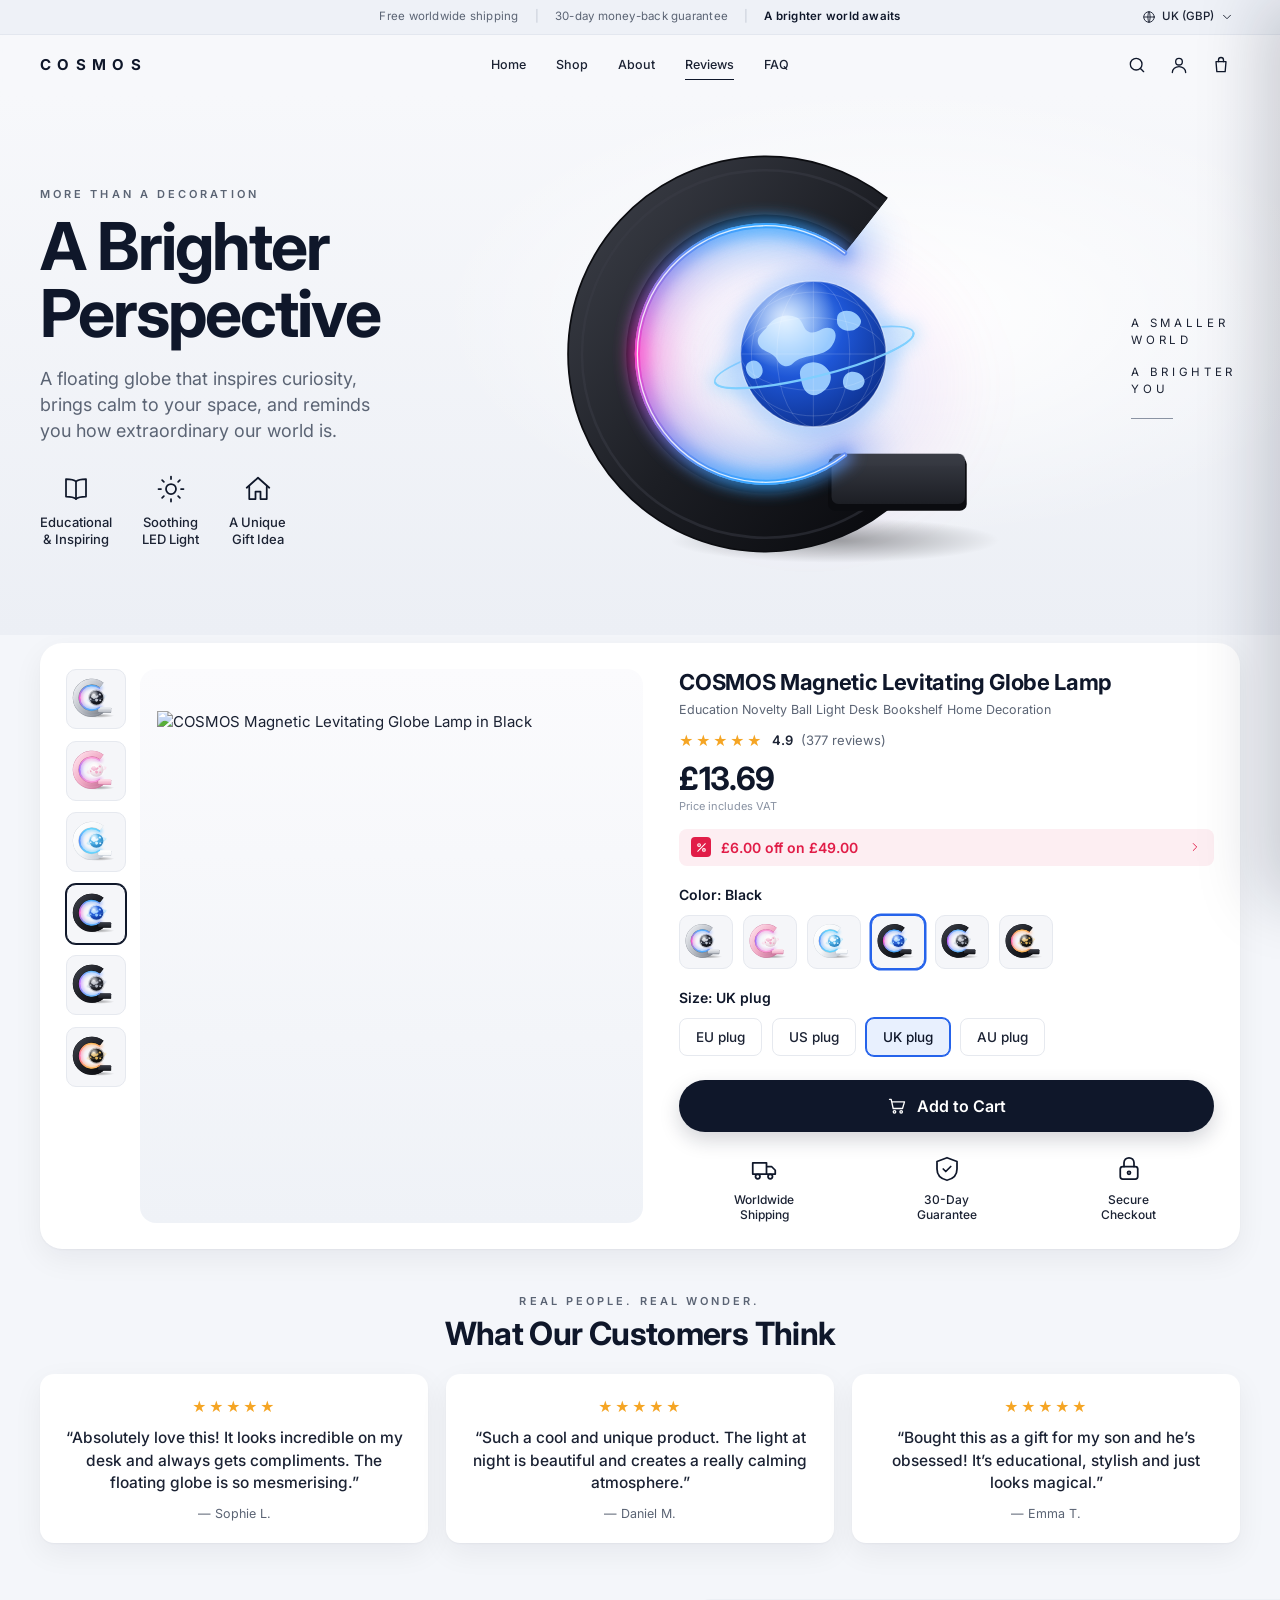
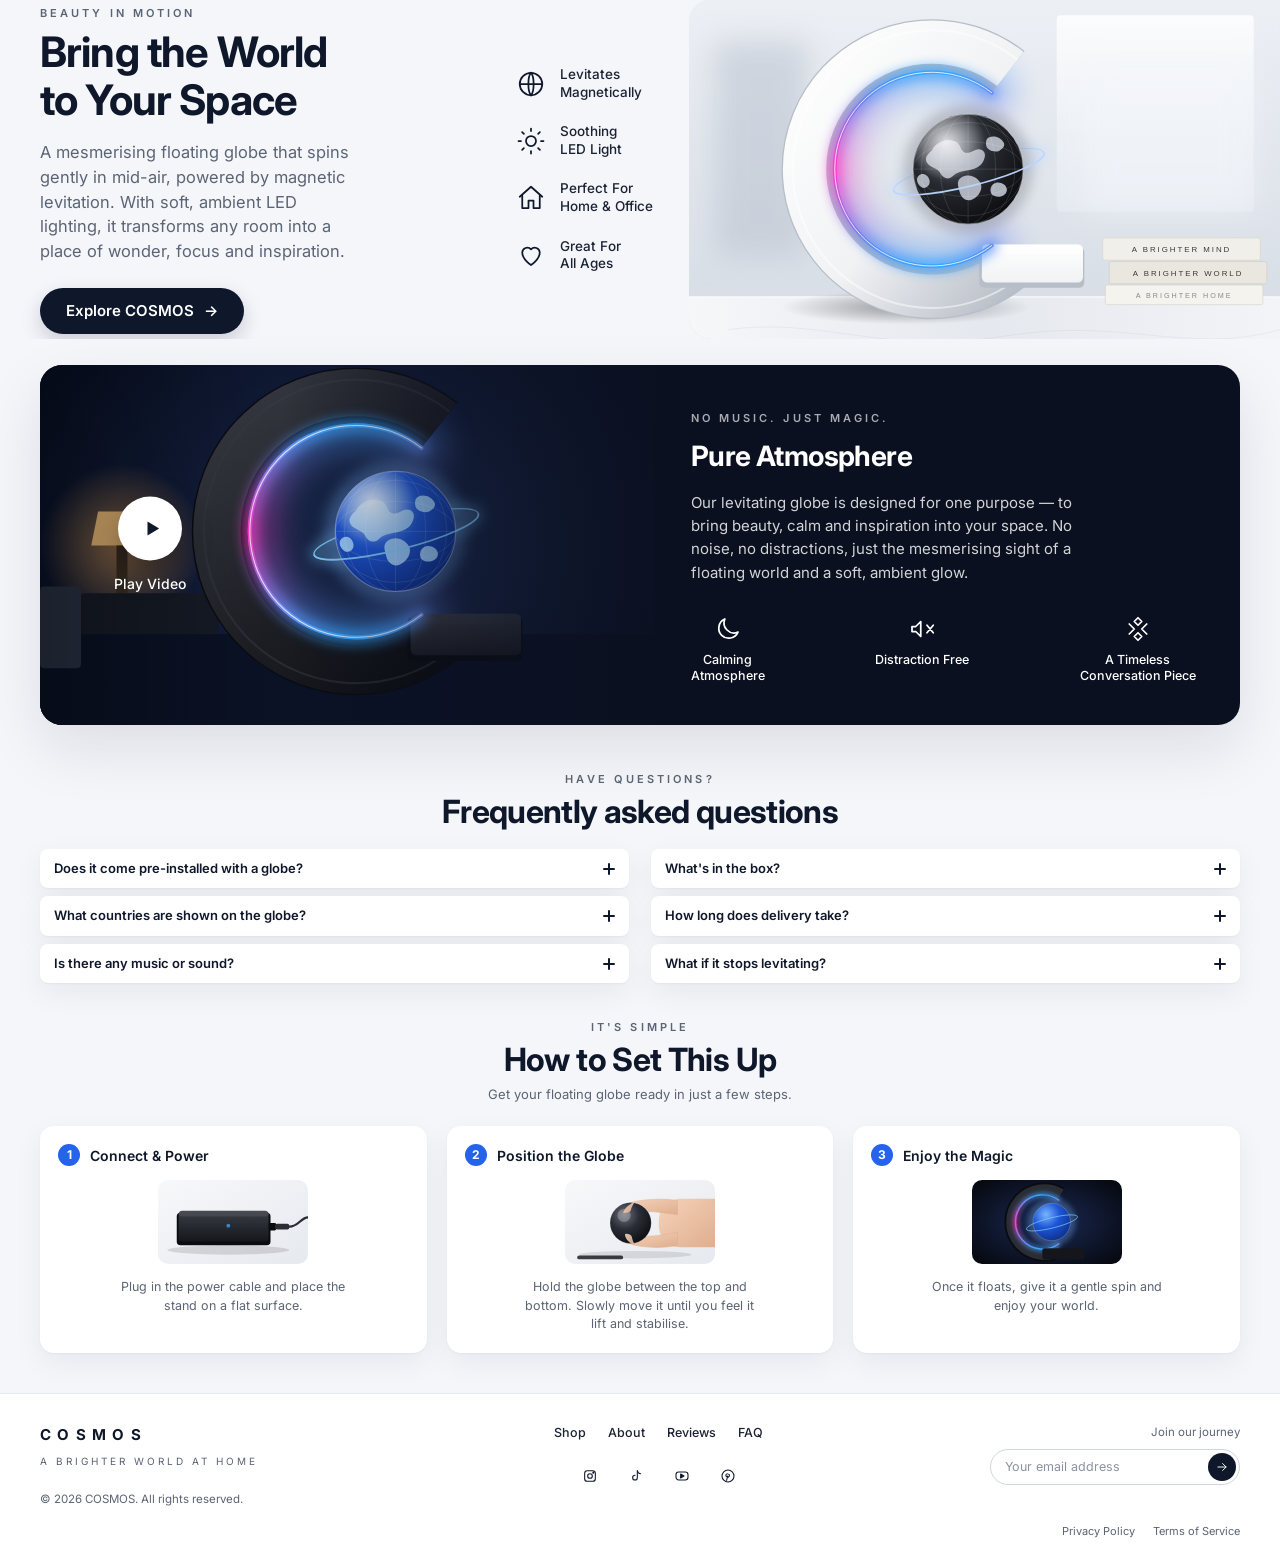
==== static-preview/index.html @ dbaee5ad "Convert store into a Shopify Online Store 2.0 theme Shopify's GitHub integration rejected the branch" ====
<!doctype html>
<html lang="en-GB">
<head>
  <meta charset="utf-8">
  <meta name="viewport" content="width=device-width, initial-scale=1">
  <title>COSMOS Magnetic Levitating Globe Lamp | A Brighter World at Home</title>
  <meta name="description" content="COSMOS is a magnetic levitating globe lamp with a soft LED glow. A floating globe that inspires curiosity, brings calm to your space, and reminds you how extraordinary our world is.">
  <meta property="og:title" content="COSMOS Magnetic Levitating Globe Lamp">
  <meta property="og:description" content="A floating globe that inspires curiosity and brings calm to your space.">
  <meta property="og:image" content="../assets/hero-globe.svg">
  <meta name="theme-color" content="#0f172a">
  <link rel="icon" href="../assets/favicon.svg" type="image/svg+xml">
  <link rel="preconnect" href="https://fonts.googleapis.com">
  <link rel="preconnect" href="https://fonts.gstatic.com" crossorigin>
  <link href="https://fonts.googleapis.com/css2?family=Inter:wght@400;500;600;700;800&display=swap" rel="stylesheet">
  <link rel="stylesheet" href="css/styles.css">
</head>
<body>

  <!-- ===== Announcement bar ===== -->
  <div class="announce">
    <div class="container announce__inner">
      <ul class="announce__list" aria-label="Store highlights">
        <li>Free worldwide shipping</li>
        <li aria-hidden="true" class="announce__sep">|</li>
        <li>30-day money-back guarantee</li>
        <li aria-hidden="true" class="announce__sep">|</li>
        <li><strong>A brighter world awaits</strong></li>
      </ul>
      <div class="currency">
        <button class="currency__btn" id="currencyBtn" type="button" aria-haspopup="listbox" aria-expanded="false">
          <svg class="ico" viewBox="0 0 24 24" aria-hidden="true"><circle cx="12" cy="12" r="9"/><path d="M3 12h18M12 3c2.8 3 2.8 15 0 18M12 3c-2.8 3-2.8 15 0 18"/></svg>
          <span id="currencyLabel">UK (GBP)</span>
          <svg class="ico ico--chev" viewBox="0 0 24 24" aria-hidden="true"><path d="m6 9 6 6 6-6"/></svg>
        </button>
        <ul class="currency__menu" id="currencyMenu" role="listbox" hidden>
          <li role="option" data-currency="GBP" aria-selected="true">🇬🇧 UK (GBP)</li>
          <li role="option" data-currency="USD">🇺🇸 US (USD)</li>
          <li role="option" data-currency="EUR">🇪🇺 EU (EUR)</li>
          <li role="option" data-currency="AUD">🇦🇺 AU (AUD)</li>
        </ul>
      </div>
    </div>
  </div>

  <!-- ===== Header ===== -->
  <header class="header" id="top">
    <div class="container header__inner">
      <a class="logo" href="#top" aria-label="COSMOS home">COSMOS</a>
      <nav class="nav" aria-label="Primary">
        <a href="#top">Home</a>
        <a href="#shop">Shop</a>
        <a href="#about">About</a>
        <a href="#reviews">Reviews</a>
        <a href="#faq">FAQ</a>
      </nav>
      <div class="header__actions">
        <button class="iconbtn" type="button" id="searchBtn" aria-label="Search">
          <svg class="ico" viewBox="0 0 24 24" aria-hidden="true"><circle cx="11" cy="11" r="7"/><path d="m20 20-3.5-3.5"/></svg>
        </button>
        <button class="iconbtn" type="button" id="accountBtn" aria-label="Account">
          <svg class="ico" viewBox="0 0 24 24" aria-hidden="true"><circle cx="12" cy="8" r="4"/><path d="M4 21c0-4 3.6-7 8-7s8 3 8 7"/></svg>
        </button>
        <button class="iconbtn iconbtn--cart" type="button" id="cartBtn" aria-label="Open cart">
          <svg class="ico" viewBox="0 0 24 24" aria-hidden="true"><path d="M6 8h12l-1 12H7L6 8z"/><path d="M9 8V6a3 3 0 0 1 6 0v2"/></svg>
          <span class="cart-count" id="cartCount" hidden>0</span>
        </button>
        <button class="iconbtn burger" type="button" id="menuBtn" aria-label="Open menu" aria-expanded="false">
          <svg class="ico" viewBox="0 0 24 24" aria-hidden="true"><path d="M4 7h16M4 12h16M4 17h16"/></svg>
        </button>
      </div>
    </div>
    <nav class="mobile-nav" id="mobileNav" hidden aria-label="Mobile">
      <a href="#top">Home</a><a href="#shop">Shop</a><a href="#about">About</a><a href="#reviews">Reviews</a><a href="#faq">FAQ</a>
    </nav>
  </header>

  <main>
    <!-- ===== Hero ===== -->
    <section class="hero">
      <div class="container hero__inner">
        <div class="hero__copy">
          <p class="eyebrow">More than a decoration</p>
          <h1 class="hero__title">A Brighter<br>Perspective</h1>
          <p class="hero__lead">A floating globe that inspires curiosity, brings calm to your space, and reminds you how extraordinary our world is.</p>
          <ul class="hero__perks">
            <li>
              <svg class="ico ico--lg" viewBox="0 0 24 24" aria-hidden="true"><path d="M12 6c-1.5-1.5-4-2-8-2v14c4 0 6.5.5 8 2 1.5-1.5 4-2 8-2V4c-4 0-6.5.5-8 2z"/><path d="M12 6v14"/></svg>
              <span>Educational<br>&amp; Inspiring</span>
            </li>
            <li>
              <svg class="ico ico--lg" viewBox="0 0 24 24" aria-hidden="true"><circle cx="12" cy="12" r="4"/><path d="M12 2v2M12 20v2M2 12h2M20 12h2M4.9 4.9l1.4 1.4M17.7 17.7l1.4 1.4M4.9 19.1l1.4-1.4M17.7 6.3l1.4-1.4"/></svg>
              <span>Soothing<br>LED Light</span>
            </li>
            <li>
              <svg class="ico ico--lg" viewBox="0 0 24 24" aria-hidden="true"><path d="M3 11 12 3l9 8"/><path d="M5 10v10h5v-6h4v6h5V10"/></svg>
              <span>A Unique<br>Gift Idea</span>
            </li>
          </ul>
        </div>
        <div class="hero__visual">
          <img class="hero__img" src="../assets/hero-globe.svg" alt="COSMOS levitating globe lamp with a glowing blue and pink LED ring" width="600" height="600" fetchpriority="high">
        </div>
        <div class="hero__tag" aria-hidden="true">
          <span>A smaller<br>world</span>
          <span>A brighter<br>you</span>
          <i></i>
        </div>
      </div>
    </section>

    <!-- ===== Product ===== -->
    <section class="product" id="shop">
      <div class="container">
        <div class="product__card">
          <div class="gallery">
            <ul class="gallery__thumbs" id="thumbs" aria-label="Product images">
              <li><button type="button" class="thumb" data-index="0" aria-label="Silver"><img src="../assets/globe-silver.svg" alt=""></button></li>
              <li><button type="button" class="thumb" data-index="1" aria-label="Pink"><img src="../assets/globe-pink.svg" alt=""></button></li>
              <li><button type="button" class="thumb" data-index="2" aria-label="Aqua"><img src="../assets/globe-aqua.svg" alt=""></button></li>
              <li><button type="button" class="thumb is-active" data-index="3" aria-label="Black" aria-current="true"><img src="../assets/globe-black.svg" alt=""></button></li>
              <li><button type="button" class="thumb" data-index="4" aria-label="Midnight"><img src="../assets/globe-midnight.svg" alt=""></button></li>
              <li><button type="button" class="thumb" data-index="5" aria-label="Gold"><img src="../assets/globe-gold.svg" alt=""></button></li>
            </ul>
            <div class="gallery__main">
              <img id="mainImage" src="../assets/globe-black.svg" alt="COSMOS Magnetic Levitating Globe Lamp in Black" width="600" height="600">
            </div>
          </div>

          <form class="buybox" id="buyForm" novalidate>
            <h2 class="buybox__title">COSMOS Magnetic Levitating Globe Lamp</h2>
            <p class="buybox__sub">Education Novelty Ball Light Desk Bookshelf Home Decoration</p>
            <a class="rating" href="#reviews">
              <span class="stars" aria-hidden="true">★★★★★</span>
              <span class="rating__score">4.9</span>
              <span class="rating__count">(377 reviews)</span>
            </a>
            <div class="price">
              <span class="price__now" id="priceNow">£13.69</span>
              <span class="price__vat">Price includes VAT</span>
            </div>
            <div class="promo" role="status">
              <span class="promo__badge" aria-hidden="true">
                <svg class="ico" viewBox="0 0 24 24"><circle cx="7.5" cy="7.5" r="2.5"/><circle cx="16.5" cy="16.5" r="2.5"/><path d="M19 5 5 19"/></svg>
              </span>
              <span class="promo__text"><span id="promoOff">£6.00</span> off on <span id="promoWas">£49.00</span></span>
              <svg class="ico ico--chev promo__chev" viewBox="0 0 24 24" aria-hidden="true"><path d="m9 6 6 6-6 6"/></svg>
            </div>

            <fieldset class="option">
              <legend class="option__label">Color: <span id="colorName">Black</span></legend>
              <div class="swatches" id="swatches">
                <label class="swatch" title="Silver"><input type="radio" name="color" value="Silver" data-index="0"><img src="../assets/globe-silver.svg" alt="Silver"></label>
                <label class="swatch" title="Pink"><input type="radio" name="color" value="Pink" data-index="1"><img src="../assets/globe-pink.svg" alt="Pink"></label>
                <label class="swatch" title="Aqua"><input type="radio" name="color" value="Aqua" data-index="2"><img src="../assets/globe-aqua.svg" alt="Aqua"></label>
                <label class="swatch" title="Black"><input type="radio" name="color" value="Black" data-index="3" checked><img src="../assets/globe-black.svg" alt="Black"></label>
                <label class="swatch" title="Midnight"><input type="radio" name="color" value="Midnight" data-index="4"><img src="../assets/globe-midnight.svg" alt="Midnight"></label>
                <label class="swatch" title="Gold"><input type="radio" name="color" value="Gold" data-index="5"><img src="../assets/globe-gold.svg" alt="Gold"></label>
              </div>
            </fieldset>

            <fieldset class="option">
              <legend class="option__label">Size: <span id="sizeName">UK plug</span></legend>
              <div class="pills" id="sizes">
                <label class="pill"><input type="radio" name="size" value="EU plug"><span>EU plug</span></label>
                <label class="pill"><input type="radio" name="size" value="US plug"><span>US plug</span></label>
                <label class="pill"><input type="radio" name="size" value="UK plug" checked><span>UK plug</span></label>
                <label class="pill"><input type="radio" name="size" value="AU plug"><span>AU plug</span></label>
              </div>
            </fieldset>

            <button class="btn btn--primary btn--block" type="submit" id="addToCart">
              <svg class="ico" viewBox="0 0 24 24" aria-hidden="true"><path d="M3 4h2l2.4 11h11.2L21 7H6.2"/><circle cx="9" cy="19" r="1.5"/><circle cx="17" cy="19" r="1.5"/></svg>
              <span>Add to Cart</span>
            </button>

            <ul class="trust">
              <li>
                <svg class="ico ico--lg" viewBox="0 0 24 24" aria-hidden="true"><path d="M3 7h11v9H3zM14 10h4l3 3v3h-7z"/><circle cx="7" cy="18" r="1.8"/><circle cx="17" cy="18" r="1.8"/></svg>
                <span>Worldwide<br>Shipping</span>
              </li>
              <li>
                <svg class="ico ico--lg" viewBox="0 0 24 24" aria-hidden="true"><path d="M12 3 4 6v6c0 5 3.5 8 8 9 4.5-1 8-4 8-9V6z"/><path d="m9 12 2 2 4-4"/></svg>
                <span>30-Day<br>Guarantee</span>
              </li>
              <li>
                <svg class="ico ico--lg" viewBox="0 0 24 24" aria-hidden="true"><rect x="5" y="10" width="14" height="10" rx="2"/><path d="M8 10V7a4 4 0 0 1 8 0v3"/><circle cx="12" cy="15" r="1.2"/></svg>
                <span>Secure<br>Checkout</span>
              </li>
            </ul>
          </form>
        </div>
      </div>
    </section>

    <!-- ===== Reviews ===== -->
    <section class="reviews" id="reviews">
      <div class="container">
        <p class="eyebrow eyebrow--center">Real people. Real wonder.</p>
        <h2 class="h2">What Our Customers Think</h2>
        <ul class="reviews__grid">
          <li class="review">
            <span class="stars" aria-label="5 out of 5 stars">★★★★★</span>
            <blockquote>“Absolutely love this! It looks incredible on my desk and always gets compliments. The floating globe is so mesmerising.”</blockquote>
            <cite>— Sophie L.</cite>
          </li>
          <li class="review">
            <span class="stars" aria-label="5 out of 5 stars">★★★★★</span>
            <blockquote>“Such a cool and unique product. The light at night is beautiful and creates a really calming atmosphere.”</blockquote>
            <cite>— Daniel M.</cite>
          </li>
          <li class="review">
            <span class="stars" aria-label="5 out of 5 stars">★★★★★</span>
            <blockquote>“Bought this as a gift for my son and he’s obsessed! It’s educational, stylish and just looks magical.”</blockquote>
            <cite>— Emma T.</cite>
          </li>
        </ul>
      </div>
    </section>

    <!-- ===== Feature / About ===== -->
    <section class="feature" id="about">
      <div class="container feature__inner">
        <div class="feature__copy">
          <p class="eyebrow">Beauty in motion</p>
          <h2 class="h2 h2--left">Bring the World<br>to Your Space</h2>
          <p class="feature__lead">A mesmerising floating globe that spins gently in mid-air, powered by magnetic levitation. With soft, ambient LED lighting, it transforms any room into a place of wonder, focus and inspiration.</p>
          <a class="btn btn--primary" href="#shop">Explore COSMOS <span aria-hidden="true">→</span></a>
        </div>
        <ul class="feature__list">
          <li>
            <svg class="ico ico--lg" viewBox="0 0 24 24" aria-hidden="true"><circle cx="12" cy="12" r="9"/><path d="M3 12h18M12 3c2.8 3 2.8 15 0 18M12 3c-2.8 3-2.8 15 0 18"/></svg>
            <span>Levitates<br>Magnetically</span>
          </li>
          <li>
            <svg class="ico ico--lg" viewBox="0 0 24 24" aria-hidden="true"><circle cx="12" cy="12" r="4"/><path d="M12 2v2M12 20v2M2 12h2M20 12h2M4.9 4.9l1.4 1.4M17.7 17.7l1.4 1.4M4.9 19.1l1.4-1.4M17.7 6.3l1.4-1.4"/></svg>
            <span>Soothing<br>LED Light</span>
          </li>
          <li>
            <svg class="ico ico--lg" viewBox="0 0 24 24" aria-hidden="true"><path d="M3 11 12 3l9 8"/><path d="M5 10v10h5v-6h4v6h5V10"/></svg>
            <span>Perfect For<br>Home &amp; Office</span>
          </li>
          <li>
            <svg class="ico ico--lg" viewBox="0 0 24 24" aria-hidden="true"><path d="M12 20s-7-4.5-7-10a4 4 0 0 1 7-2.5A4 4 0 0 1 19 10c0 5.5-7 10-7 10z"/></svg>
            <span>Great For<br>All Ages</span>
          </li>
        </ul>
        <figure class="feature__visual">
          <img src="../assets/lifestyle.svg" alt="White COSMOS globe lamp on a marble side table next to a stack of books" width="900" height="600" loading="lazy">
        </figure>
      </div>
    </section>

    <!-- ===== Video / Atmosphere ===== -->
    <section class="atmos">
      <div class="container">
        <div class="atmos__inner">
          <div class="atmos__media" id="videoBox">
            <img src="../assets/video-still.svg" alt="" width="900" height="600" loading="lazy">
            <button class="play" type="button" id="playBtn" aria-label="Play video">
              <span class="play__circle" aria-hidden="true"><svg viewBox="0 0 24 24"><path d="M9 6v12l10-6z"/></svg></span>
              <span class="play__label">Play Video</span>
            </button>
          </div>
          <div class="atmos__copy">
            <p class="eyebrow eyebrow--light">No music. Just magic.</p>
            <h2 class="atmos__title">Pure Atmosphere</h2>
            <p class="atmos__lead">Our levitating globe is designed for one purpose — to bring beauty, calm and inspiration into your space. No noise, no distractions, just the mesmerising sight of a floating world and a soft, ambient glow.</p>
            <ul class="atmos__list">
              <li>
                <svg class="ico ico--lg" viewBox="0 0 24 24" aria-hidden="true"><path d="M20 14.5A8 8 0 0 1 9.5 4a8 8 0 1 0 10.5 10.5z"/></svg>
                <span>Calming<br>Atmosphere</span>
              </li>
              <li>
                <svg class="ico ico--lg" viewBox="0 0 24 24" aria-hidden="true"><path d="M4 10v4h3l4 4V6l-4 4z"/><path d="m16 9 5 6M21 9l-5 6"/></svg>
                <span>Distraction Free</span>
              </li>
              <li>
                <svg class="ico ico--lg" viewBox="0 0 24 24" aria-hidden="true"><path d="m12 3 3 3-3 3-3-3z"/><path d="m12 15 3 3-3 3-3-3z"/><path d="m5 8 4 4-4 4M19 8l-4 4 4 4"/></svg>
                <span>A Timeless<br>Conversation Piece</span>
              </li>
            </ul>
          </div>
        </div>
      </div>
    </section>

    <!-- ===== FAQ ===== -->
    <section class="faq" id="faq">
      <div class="container">
        <p class="eyebrow eyebrow--center">Have questions?</p>
        <h2 class="h2">Frequently asked questions</h2>
        <div class="faq__grid">
          <div class="faq__col">
            <details class="faq__item">
              <summary>Does it come pre-installed with a globe?<span class="faq__plus" aria-hidden="true"></span></summary>
              <div class="faq__body"><p>Yes. Every COSMOS ships with the C-shaped levitation stand, the matching globe, and a power adapter for your region. Nothing else is needed.</p></div>
            </details>
            <details class="faq__item">
              <summary>What countries are shown on the globe?<span class="faq__plus" aria-hidden="true"></span></summary>
              <div class="faq__body"><p>The globe is a full political map of the world with country outlines, names and major cities printed in English.</p></div>
            </details>
            <details class="faq__item">
              <summary>Is there any music or sound?<span class="faq__plus" aria-hidden="true"></span></summary>
              <div class="faq__body"><p>No. COSMOS is completely silent. There are no speakers, fans or moving parts in the stand, just the quiet magic of magnetic levitation.</p></div>
            </details>
          </div>
          <div class="faq__col">
            <details class="faq__item">
              <summary>What's in the box?<span class="faq__plus" aria-hidden="true"></span></summary>
              <div class="faq__body"><p>1 × levitation stand with LED lighting, 1 × magnetic globe, 1 × power adapter with the plug you selected, and a quick-start guide.</p></div>
            </details>
            <details class="faq__item">
              <summary>How long does delivery take?<span class="faq__plus" aria-hidden="true"></span></summary>
              <div class="faq__body"><p>Shipping is free worldwide. UK orders typically arrive in 3–5 working days, and international orders in 7–14 working days. You'll receive a tracking link by email.</p></div>
            </details>
            <details class="faq__item">
              <summary>What if it stops levitating?<span class="faq__plus" aria-hidden="true"></span></summary>
              <div class="faq__body"><p>Simply lift the globe off, unplug the stand for 10 seconds, plug it back in and reposition the globe. If it still won't float, contact us and we'll replace it under our 30-day guarantee.</p></div>
            </details>
          </div>
        </div>
      </div>
    </section>

    <!-- ===== How to set up ===== -->
    <section class="setup">
      <div class="container">
        <p class="eyebrow eyebrow--center">It's simple</p>
        <h2 class="h2">How to Set This Up</h2>
        <p class="setup__lead">Get your floating globe ready in just a few steps.</p>
        <ol class="steps">
          <li class="step">
            <div class="step__head"><span class="step__num">1</span><h3>Connect &amp; Power</h3></div>
            <img src="../assets/step-1.svg" alt="" width="320" height="180" loading="lazy">
            <p>Plug in the power cable and place the stand on a flat surface.</p>
          </li>
          <li class="step">
            <div class="step__head"><span class="step__num">2</span><h3>Position the Globe</h3></div>
            <img src="../assets/step-2.svg" alt="" width="320" height="180" loading="lazy">
            <p>Hold the globe between the top and bottom. Slowly move it until you feel it lift and stabilise.</p>
          </li>
          <li class="step">
            <div class="step__head"><span class="step__num">3</span><h3>Enjoy the Magic</h3></div>
            <img src="../assets/step-3.svg" alt="" width="320" height="180" loading="lazy">
            <p>Once it floats, give it a gentle spin and enjoy your world.</p>
          </li>
        </ol>
      </div>
    </section>
  </main>

  <!-- ===== Footer ===== -->
  <footer class="footer">
    <div class="container footer__inner">
      <div class="footer__brand">
        <a class="logo" href="#top">COSMOS</a>
        <p class="footer__tag">A brighter world at home</p>
        <p class="footer__copy">© <span id="year">2024</span> COSMOS. All rights reserved.</p>
      </div>
      <div class="footer__links">
        <nav aria-label="Footer">
          <a href="#shop">Shop</a>
          <a href="#about">About</a>
          <a href="#reviews">Reviews</a>
          <a href="#faq">FAQ</a>
        </nav>
        <ul class="social" aria-label="Social media">
          <li><a href="#" aria-label="Instagram"><svg class="ico" viewBox="0 0 24 24"><rect x="4" y="4" width="16" height="16" rx="4"/><circle cx="12" cy="12" r="3.5"/><circle cx="17" cy="7" r=".8" fill="currentColor"/></svg></a></li>
          <li><a href="#" aria-label="TikTok"><svg class="ico" viewBox="0 0 24 24"><path d="M14 4v10.5a3.5 3.5 0 1 1-3.5-3.5"/><path d="M14 4c.5 3 2.5 4.5 5 4.5"/></svg></a></li>
          <li><a href="#" aria-label="YouTube"><svg class="ico" viewBox="0 0 24 24"><rect x="3" y="6" width="18" height="12" rx="4"/><path d="m10 9 5 3-5 3z" fill="currentColor"/></svg></a></li>
          <li><a href="#" aria-label="Pinterest"><svg class="ico" viewBox="0 0 24 24"><circle cx="12" cy="12" r="9"/><path d="M11 8.5c-1.5.3-2.5 1.5-2.2 3 .2 1 1 1.4 1 1.4M13 9.5c1.5.5 1.4 2.5.4 3.6-.8.9-2.1.7-2.4-.2M11.5 12l-1.6 6.5"/></svg></a></li>
        </ul>
      </div>
      <div class="footer__news">
        <p class="footer__news-label">Join our journey</p>
        <form class="newsletter" id="newsletterForm" novalidate>
          <label class="sr-only" for="newsEmail">Email address</label>
          <input id="newsEmail" type="email" name="email" placeholder="Your email address" autocomplete="email" required>
          <button type="submit" aria-label="Subscribe"><svg class="ico" viewBox="0 0 24 24"><path d="M5 12h14M13 6l6 6-6 6"/></svg></button>
        </form>
        <p class="newsletter__msg" id="newsMsg" role="status"></p>
        <div class="footer__legal">
          <a href="#">Privacy Policy</a>
          <a href="#">Terms of Service</a>
        </div>
      </div>
    </div>
  </footer>

  <!-- ===== Cart drawer ===== -->
  <div class="drawer-backdrop" id="cartBackdrop" hidden></div>
  <aside class="drawer" id="cartDrawer" aria-label="Shopping cart" aria-hidden="true">
    <div class="drawer__head">
      <h2>Your cart</h2>
      <button class="iconbtn" type="button" id="cartClose" aria-label="Close cart"><svg class="ico" viewBox="0 0 24 24"><path d="M6 6l12 12M18 6 6 18"/></svg></button>
    </div>
    <ul class="cart-items" id="cartItems"></ul>
    <p class="cart-empty" id="cartEmpty">Your cart is empty. Add a COSMOS to get started.</p>
    <div class="drawer__foot" id="cartFoot" hidden>
      <div class="cart-total"><span>Subtotal</span><strong id="cartTotal">£0.00</strong></div>
      <p class="cart-note">Free worldwide shipping. VAT included.</p>
      <button class="btn btn--primary btn--block" type="button" id="checkoutBtn">Checkout</button>
    </div>
  </aside>

  <!-- ===== Video modal ===== -->
  <div class="modal" id="videoModal" hidden role="dialog" aria-modal="true" aria-label="COSMOS video">
    <div class="modal__backdrop" data-close></div>
    <div class="modal__box">
      <button class="iconbtn modal__close" type="button" data-close aria-label="Close video"><svg class="ico" viewBox="0 0 24 24"><path d="M6 6l12 12M18 6 6 18"/></svg></button>
      <div class="modal__video">
        <video id="videoEl" controls playsinline poster="assets/video-still.svg" preload="none">
          <source src="../assets/cosmos.mp4" type="video/mp4">
          Your browser does not support embedded video.
        </video>
      </div>
    </div>
  </div>

  <div class="toast" id="toast" role="status" aria-live="polite"></div>

  <script src="js/main.js" defer></script>
</body>
</html>
---- static-preview/css/styles.css ----
/* ============================================================
   COSMOS — one-page store
   ============================================================ */
:root {
  --navy: #0f172a;
  --ink: #1b2233;
  --muted: #5b6474;
  --muted-2: #8a93a3;
  --line: #e6e9ef;
  --bg: #f4f6fa;
  --bg-2: #eef1f6;
  --card: #ffffff;
  --blue: #2563eb;
  --blue-soft: #e8f0fe;
  --red: #e11d48;
  --red-soft: #fdeef2;
  --star: #f5a524;
  --radius: 18px;
  --radius-sm: 10px;
  --shadow: 0 10px 30px rgba(15, 23, 42, .06), 0 1px 2px rgba(15, 23, 42, .04);
  --shadow-lg: 0 24px 60px rgba(15, 23, 42, .10);
  --container: 1200px;
  --font: "Inter", -apple-system, BlinkMacSystemFont, "Segoe UI", Roboto, Helvetica, Arial, sans-serif;
}

*, *::before, *::after { box-sizing: border-box; }
html { scroll-behavior: smooth; -webkit-text-size-adjust: 100%; }
body {
  margin: 0;
  font-family: var(--font);
  font-size: 15px;
  line-height: 1.5;
  color: var(--ink);
  background: var(--bg);
  -webkit-font-smoothing: antialiased;
}
img, svg { display: block; max-width: 100%; }
button { font: inherit; color: inherit; cursor: pointer; background: none; border: 0; padding: 0; }
input { font: inherit; }
a { color: inherit; text-decoration: none; }
ul, ol { margin: 0; padding: 0; list-style: none; }
h1, h2, h3, p, figure, blockquote, fieldset { margin: 0; }
fieldset { border: 0; padding: 0; min-width: 0; }
legend { padding: 0; }
[hidden] { display: none !important; }
.sr-only { position: absolute; width: 1px; height: 1px; overflow: hidden; clip: rect(0 0 0 0); white-space: nowrap; }
.container { width: min(var(--container), 100% - 48px); margin-inline: auto; }

.ico { width: 20px; height: 20px; fill: none; stroke: currentColor; stroke-width: 1.6; stroke-linecap: round; stroke-linejoin: round; flex: none; }
.ico--lg { width: 30px; height: 30px; stroke-width: 1.4; }
.ico--chev { width: 14px; height: 14px; }

.eyebrow {
  font-size: 11px; font-weight: 600; letter-spacing: .28em; text-transform: uppercase; color: var(--muted);
}
.eyebrow--center { text-align: center; }
.eyebrow--light { color: rgba(255,255,255,.65); }
.h2 { font-size: clamp(24px, 2.6vw, 32px); font-weight: 700; letter-spacing: -.02em; line-height: 1.15; color: var(--navy); text-align: center; margin-top: 6px; }
.h2--left { text-align: left; font-size: clamp(30px, 3.4vw, 42px); }

.btn {
  display: inline-flex; align-items: center; justify-content: center; gap: 10px;
  min-height: 46px; padding: 0 26px; border-radius: 999px; font-weight: 600; font-size: 15px;
  transition: transform .15s ease, box-shadow .15s ease, background .15s ease;
}
.btn--primary { background: var(--navy); color: #fff; box-shadow: 0 8px 20px rgba(15, 23, 42, .18); }
.btn--primary:hover { background: #1e293b; transform: translateY(-1px); }
.btn--primary:active { transform: translateY(0); }
.btn--block { width: 100%; min-height: 52px; font-size: 16px; }
.iconbtn { display: inline-grid; place-items: center; width: 38px; height: 38px; border-radius: 50%; color: var(--navy); transition: background .15s; position: relative; }
.iconbtn:hover { background: rgba(15, 23, 42, .06); }

/* ---------- Announcement bar ---------- */
.announce { background: #eef1f7; border-bottom: 1px solid #e3e7ef; font-size: 11.5px; color: var(--muted); }
.announce__inner { display: flex; align-items: center; justify-content: center; min-height: 34px; position: relative; }
.announce__list { display: flex; gap: 16px; align-items: center; letter-spacing: .02em; }
.announce__list strong { color: var(--navy); font-weight: 600; }
.announce__sep { color: #c3c9d4; }
.announce { position: relative; z-index: 30; }
.currency { position: absolute; right: 0; top: 0; bottom: 0; display: flex; align-items: center; }
.currency__btn { display: inline-flex; align-items: center; gap: 6px; padding: 4px 6px; border-radius: 6px; color: var(--ink); font-size: 11.5px; font-weight: 500; }
.currency__btn .ico { width: 14px; height: 14px; }
.currency__btn:hover { background: rgba(15, 23, 42, .05); }
.currency__menu { position: absolute; right: 0; top: calc(100% + 6px); background: #fff; border: 1px solid var(--line); border-radius: 10px; box-shadow: var(--shadow-lg); min-width: 150px; padding: 6px; z-index: 30; }
.currency__menu li { padding: 8px 10px; border-radius: 6px; font-size: 13px; cursor: pointer; }
.currency__menu li:hover, .currency__menu li[aria-selected="true"] { background: var(--bg-2); }

/* ---------- Header ---------- */
.header { position: sticky; top: 0; z-index: 20; background: rgba(247, 248, 251, .85); backdrop-filter: saturate(160%) blur(10px); -webkit-backdrop-filter: saturate(160%) blur(10px); }
.header__inner { display: grid; grid-template-columns: 1fr auto 1fr; align-items: center; height: 60px; }
.logo { font-weight: 700; letter-spacing: .42em; font-size: 15px; color: var(--navy); }
.nav { display: flex; gap: 30px; justify-self: center; font-size: 12.5px; font-weight: 500; color: var(--ink); }
.nav a { position: relative; padding: 6px 0; }
.nav a::after { content: ""; position: absolute; left: 0; right: 0; bottom: 0; height: 1.5px; background: var(--navy); transform: scaleX(0); transition: transform .2s; transform-origin: left; }
.nav a:hover::after, .nav a.is-active::after { transform: scaleX(1); }
.header__actions { display: flex; gap: 4px; justify-self: end; }
.cart-count { position: absolute; top: 3px; right: 3px; min-width: 16px; height: 16px; padding: 0 4px; border-radius: 999px; background: var(--blue); color: #fff; font-size: 10px; font-weight: 700; display: grid; place-items: center; }
.burger { display: none; }
.mobile-nav { display: none; }

/* ---------- Hero ---------- */
.hero {
  position: relative; overflow: hidden;
  background:
    radial-gradient(60% 70% at 70% 40%, #ffffff 0%, rgba(255,255,255,0) 60%),
    linear-gradient(180deg, #f7f8fb 0%, #eceff5 100%);
}
.hero__inner { display: grid; grid-template-columns: minmax(0, 1.05fr) minmax(0, 1.4fr) auto; align-items: center; gap: 24px; min-height: 380px; padding: 12px 0 8px; }
.hero__title { font-size: clamp(42px, 5.2vw, 66px); line-height: 1.02; letter-spacing: -.03em; font-weight: 700; color: var(--navy); margin-top: 10px; }
.hero__lead { margin-top: 18px; font-size: 18px; line-height: 1.45; color: var(--muted); max-width: 30ch; }
.hero__perks { display: flex; gap: 30px; margin-top: 30px; }
.hero__perks li { display: flex; flex-direction: column; align-items: center; gap: 10px; text-align: center; font-size: 13px; font-weight: 500; line-height: 1.3; color: var(--ink); }
.hero__perks .ico--lg { color: var(--navy); }
.hero__visual { position: relative; display: grid; place-items: center; }
.hero__visual::before { content: ""; position: absolute; inset: 15% 12% 8%; background: radial-gradient(closest-side, rgba(57,165,255,.18), rgba(255,62,200,.06) 60%, transparent 75%); filter: blur(30px); }
.hero__img { position: relative; width: min(100%, 520px); height: auto; animation: float 6s ease-in-out infinite; }
@keyframes float { 0%, 100% { transform: translateY(0) } 50% { transform: translateY(-10px) } }
.hero__tag { display: flex; flex-direction: column; gap: 14px; font-size: 11.5px; letter-spacing: .32em; text-transform: uppercase; color: var(--ink); padding-right: 4px; }
.hero__tag i { width: 42px; height: 1px; background: var(--muted-2); margin-top: 6px; }

/* ---------- Product ---------- */
.product { padding: 8px 0 34px; }
.product__card { display: grid; grid-template-columns: minmax(0, 1.08fr) minmax(0, 1fr); gap: 36px; background: var(--card); border-radius: 22px; box-shadow: var(--shadow); padding: 26px; }
.gallery { display: grid; grid-template-columns: 62px 1fr; gap: 12px; }
.gallery__thumbs { display: flex; flex-direction: column; gap: 10px; }
.thumb { width: 60px; height: 60px; border-radius: 10px; border: 1.5px solid var(--line); background: #f5f6f9; overflow: hidden; padding: 4px; transition: border-color .15s, box-shadow .15s; }
.thumb:hover { border-color: #b8c2d3; }
.thumb.is-active { border-color: var(--navy); box-shadow: 0 0 0 1px var(--navy); }
.thumb img { width: 100%; height: 100%; object-fit: contain; }
.gallery__main { border-radius: 16px; background: linear-gradient(180deg, #fbfbfd, #eff2f7); display: grid; place-items: center; min-height: 420px; padding: 10px; overflow: hidden; }
.gallery__main img { width: min(100%, 470px); height: auto; transition: opacity .25s; }
.gallery__main img.is-swapping { opacity: 0; }

.buybox { display: flex; flex-direction: column; }
.buybox__title { font-size: 22px; font-weight: 700; line-height: 1.2; letter-spacing: -.015em; color: var(--navy); }
.buybox__sub { margin-top: 6px; font-size: 12.5px; color: var(--muted); }
.rating { display: inline-flex; align-items: center; gap: 8px; margin-top: 10px; font-size: 13px; color: var(--muted); }
.stars { color: var(--star); letter-spacing: 2px; font-size: 14px; }
.rating__score { font-weight: 600; color: var(--ink); }
.price { display: flex; flex-direction: column; margin-top: 10px; }
.price__now { font-size: 32px; font-weight: 700; letter-spacing: -.02em; color: var(--navy); line-height: 1.1; }
.price__vat { font-size: 11px; color: var(--muted-2); margin-top: 2px; }
.promo { display: flex; align-items: center; gap: 10px; margin-top: 14px; padding: 8px 12px; border-radius: 8px; background: var(--red-soft); color: var(--red); font-size: 14px; font-weight: 600; }
.promo__badge { display: grid; place-items: center; width: 20px; height: 20px; border-radius: 4px; background: var(--red); color: #fff; }
.promo__badge .ico { width: 13px; height: 13px; stroke-width: 2; }
.promo__chev { margin-left: auto; }

.option { margin-top: 18px; }
.option__label { font-size: 14px; font-weight: 600; color: var(--navy); margin-bottom: 10px; display: block; }
.swatches { display: flex; gap: 10px; flex-wrap: wrap; }
.swatch { position: relative; width: 54px; height: 54px; border-radius: 10px; border: 1.5px solid var(--line); background: #f5f6f9; padding: 4px; cursor: pointer; transition: border-color .15s, box-shadow .15s; }
.swatch input { position: absolute; inset: 0; opacity: 0; margin: 0; cursor: pointer; }
.swatch img { width: 100%; height: 100%; object-fit: contain; }
.swatch:hover { border-color: #b8c2d3; }
.swatch:has(input:checked) { border-color: var(--blue); box-shadow: 0 0 0 1.5px var(--blue); }
.swatch:has(input:focus-visible) { outline: 2px solid var(--blue); outline-offset: 2px; }
.pills { display: flex; gap: 10px; flex-wrap: wrap; }
.pill { position: relative; cursor: pointer; }
.pill input { position: absolute; inset: 0; opacity: 0; margin: 0; cursor: pointer; }
.pill span { display: inline-flex; align-items: center; justify-content: center; min-width: 76px; height: 38px; padding: 0 16px; border-radius: 8px; border: 1.5px solid var(--line); background: #fff; font-size: 13.5px; font-weight: 500; color: var(--ink); transition: all .15s; }
.pill:hover span { border-color: #b8c2d3; }
.pill:has(input:checked) span { border-color: var(--blue); background: var(--blue-soft); color: var(--navy); box-shadow: 0 0 0 1px var(--blue); }
.pill:has(input:focus-visible) span { outline: 2px solid var(--blue); outline-offset: 2px; }

#addToCart { margin-top: 24px; }
#addToCart.is-added { background: #16a34a; }
.trust { display: grid; grid-template-columns: repeat(3, 1fr); gap: 12px; margin-top: 22px; }
.trust li { display: flex; flex-direction: column; align-items: center; gap: 8px; text-align: center; font-size: 12px; font-weight: 500; line-height: 1.3; color: var(--ink); }
.trust .ico--lg { color: var(--navy); }

/* ---------- Reviews ---------- */
.reviews { padding: 10px 0 30px; }
.reviews__grid { display: grid; grid-template-columns: repeat(3, 1fr); gap: 18px; margin-top: 22px; }
.review { background: var(--card); border-radius: 14px; box-shadow: var(--shadow); padding: 22px 24px 20px; text-align: center; display: flex; flex-direction: column; align-items: center; gap: 10px; }
.review blockquote { font-size: 15.5px; line-height: 1.45; color: var(--ink); font-weight: 500; }
.review cite { font-style: normal; font-size: 12.5px; color: var(--muted); }

/* ---------- Feature ---------- */
.feature { padding: 26px 0 0; overflow: hidden; }
.feature__inner { display: grid; grid-template-columns: minmax(0, 1fr) auto minmax(0, 1.25fr); align-items: center; gap: 36px; }
.feature__lead { margin-top: 16px; font-size: 16.5px; line-height: 1.5; color: var(--muted); max-width: 32ch; }
.feature .btn { margin-top: 24px; }
.feature__list { display: flex; flex-direction: column; gap: 22px; }
.feature__list li { display: flex; align-items: center; gap: 14px; font-size: 13.5px; font-weight: 500; line-height: 1.3; color: var(--ink); }
.feature__list .ico--lg { color: var(--navy); }
.feature__visual { position: relative; margin-right: calc((100vw - min(var(--container), 100vw - 48px)) / -2); height: 340px; }
.feature__visual img { width: 100%; height: 100%; object-fit: cover; object-position: 30% 20%; border-radius: 22px 0 0 22px; }

/* ---------- Atmosphere / video ---------- */
.atmos { padding: 26px 0 20px; }
.atmos__inner { display: grid; grid-template-columns: minmax(0, 1.05fr) minmax(0, 1fr); background: #0b1020; color: #fff; border-radius: 22px; overflow: hidden; box-shadow: var(--shadow-lg); }
.atmos__media { position: relative; min-height: 360px; }
.atmos__media img { position: absolute; inset: 0; width: 100%; height: 100%; object-fit: cover; }
.atmos__media::after { content: ""; position: absolute; inset: 0; background: linear-gradient(90deg, rgba(0,0,0,.35), transparent 40%, rgba(11,16,32,.9) 100%); }
.play { position: absolute; left: 12%; top: 50%; transform: translateY(-50%); z-index: 1; display: flex; flex-direction: column; align-items: center; gap: 12px; color: #fff; font-size: 14px; font-weight: 500; }
.play__circle { display: grid; place-items: center; width: 64px; height: 64px; border-radius: 50%; background: #fff; color: var(--navy); box-shadow: 0 10px 30px rgba(0,0,0,.35); transition: transform .2s; }
.play__circle svg { width: 28px; height: 28px; fill: currentColor; margin-left: 3px; }
.play:hover .play__circle { transform: scale(1.06); }
.atmos__copy { padding: 40px 44px 36px 36px; display: flex; flex-direction: column; justify-content: center; }
.atmos__title { font-size: 28px; font-weight: 700; letter-spacing: -.02em; margin-top: 8px; }
.atmos__lead { margin-top: 14px; font-size: 15px; line-height: 1.55; color: rgba(255,255,255,.82); max-width: 46ch; }
.atmos__list { display: flex; gap: 24px; margin-top: 30px; justify-content: space-between; }
.atmos__list li { display: flex; flex-direction: column; align-items: center; gap: 8px; text-align: center; font-size: 12.5px; font-weight: 500; line-height: 1.3; }

/* ---------- FAQ ---------- */
.faq { padding: 26px 0 10px; }
.faq__grid { display: grid; grid-template-columns: 1fr 1fr; gap: 0 22px; margin-top: 18px; }
.faq__col { display: flex; flex-direction: column; gap: 8px; }
.faq__item { background: var(--card); border-radius: 8px; box-shadow: var(--shadow); }
.faq__item summary { display: flex; align-items: center; justify-content: space-between; gap: 12px; padding: 10px 14px; font-size: 13px; font-weight: 600; color: var(--navy); cursor: pointer; list-style: none; }
.faq__item summary::-webkit-details-marker { display: none; }
.faq__plus { position: relative; width: 12px; height: 12px; flex: none; }
.faq__plus::before, .faq__plus::after { content: ""; position: absolute; background: var(--navy); border-radius: 2px; transition: transform .2s; }
.faq__plus::before { left: 0; right: 0; top: 5px; height: 2px; }
.faq__plus::after { top: 0; bottom: 0; left: 5px; width: 2px; }
.faq__item[open] .faq__plus::after { transform: scaleY(0); }
.faq__body { padding: 0 14px 14px; font-size: 13.5px; color: var(--muted); line-height: 1.55; }

/* ---------- Setup ---------- */
.setup { padding: 26px 0 40px; }
.setup__lead { text-align: center; font-size: 13px; color: var(--muted); margin-top: 6px; }
.steps { display: grid; grid-template-columns: repeat(3, 1fr); gap: 20px; margin-top: 22px; }
.step { background: var(--card); border-radius: 14px; box-shadow: var(--shadow); padding: 18px 18px 20px; display: flex; flex-direction: column; align-items: center; gap: 14px; text-align: center; }
.step__head { display: flex; align-items: center; gap: 10px; align-self: flex-start; }
.step__num { display: grid; place-items: center; width: 22px; height: 22px; border-radius: 50%; background: var(--blue); color: #fff; font-size: 12px; font-weight: 700; }
.step h3 { font-size: 14px; font-weight: 600; color: var(--navy); }
.step img { width: 150px; height: auto; border-radius: 10px; }
.step p { font-size: 12.5px; color: var(--muted); line-height: 1.45; max-width: 30ch; }

/* ---------- Footer ---------- */
.footer { background: #fff; border-top: 1px solid var(--line); padding: 30px 0 22px; }
.footer__inner { display: grid; grid-template-columns: 1.1fr 1fr 1fr; gap: 24px; align-items: start; }
.footer__tag { font-size: 10px; letter-spacing: .3em; text-transform: uppercase; color: var(--muted); margin-top: 8px; }
.footer__copy { font-size: 11.5px; color: var(--muted); margin-top: 22px; }
.footer__links { display: flex; flex-direction: column; align-items: center; gap: 18px; }
.footer__links nav { display: flex; gap: 22px; font-size: 12.5px; font-weight: 500; color: var(--ink); }
.social { display: flex; gap: 16px; }
.social a { display: grid; place-items: center; width: 30px; height: 30px; border-radius: 50%; color: var(--navy); transition: background .15s; }
.social a:hover { background: var(--bg-2); }
.social .ico { width: 16px; height: 16px; }
.footer__news { display: flex; flex-direction: column; align-items: flex-end; gap: 8px; }
.footer__news-label { font-size: 11.5px; color: var(--muted); }
.newsletter { display: flex; align-items: center; width: 100%; max-width: 250px; border: 1px solid #cfd5e0; border-radius: 999px; padding: 3px 3px 3px 12px; background: #fff; }
.newsletter input { flex: 1; min-width: 0; border: 0; outline: 0; font-size: 12.5px; background: transparent; color: var(--ink); }
.newsletter input::placeholder { color: var(--muted-2); }
.newsletter button { display: grid; place-items: center; width: 28px; height: 28px; border-radius: 50%; background: var(--navy); color: #fff; }
.newsletter button .ico { width: 14px; height: 14px; }
.newsletter__msg { font-size: 12px; min-height: 1em; color: #16a34a; }
.newsletter__msg.is-error { color: var(--red); }
.footer__legal { display: flex; gap: 18px; font-size: 11px; color: var(--muted); margin-top: 10px; }

/* ---------- Cart drawer ---------- */
.drawer-backdrop { position: fixed; inset: 0; background: rgba(15, 23, 42, .45); z-index: 40; }
.drawer { position: fixed; top: 0; right: 0; bottom: 0; width: min(400px, 100%); background: #fff; z-index: 50; display: flex; flex-direction: column; transform: translateX(100%); transition: transform .3s ease; box-shadow: -20px 0 60px rgba(15, 23, 42, .18); }
.drawer.is-open { transform: none; }
.drawer__head { display: flex; align-items: center; justify-content: space-between; padding: 18px 20px; border-bottom: 1px solid var(--line); }
.drawer__head h2 { font-size: 18px; font-weight: 700; color: var(--navy); }
.cart-items { flex: 1; overflow: auto; padding: 10px 20px; }
.cart-item { display: grid; grid-template-columns: 70px 1fr auto; gap: 14px; align-items: center; padding: 14px 0; border-bottom: 1px solid var(--line); }
.cart-item img { width: 70px; height: 70px; border-radius: 10px; background: #f5f6f9; object-fit: contain; }
.cart-item__name { font-weight: 600; font-size: 14px; color: var(--navy); }
.cart-item__meta { font-size: 12px; color: var(--muted); margin-top: 2px; }
.cart-item__qty { display: inline-flex; align-items: center; gap: 4px; margin-top: 8px; border: 1px solid var(--line); border-radius: 999px; padding: 2px; }
.cart-item__qty button { width: 24px; height: 24px; border-radius: 50%; font-weight: 600; }
.cart-item__qty button:hover { background: var(--bg-2); }
.cart-item__qty output { min-width: 20px; text-align: center; font-size: 13px; font-weight: 600; }
.cart-item__price { font-weight: 700; color: var(--navy); text-align: right; }
.cart-item__remove { display: block; font-size: 11.5px; color: var(--muted); text-decoration: underline; margin-top: 8px; margin-left: auto; }
.cart-empty { padding: 30px 20px; color: var(--muted); text-align: center; }
.drawer__foot { padding: 18px 20px 22px; border-top: 1px solid var(--line); }
.cart-total { display: flex; justify-content: space-between; font-size: 16px; color: var(--navy); }
.cart-note { font-size: 12px; color: var(--muted); margin: 6px 0 14px; }

/* ---------- Video modal ---------- */
.modal { position: fixed; inset: 0; z-index: 60; display: grid; place-items: center; padding: 20px; }
.modal__backdrop { position: absolute; inset: 0; background: rgba(3, 6, 14, .85); }
.modal__box { position: relative; width: min(960px, 100%); }
.modal__close { position: absolute; right: -6px; top: -46px; color: #fff; }
.modal__close:hover { background: rgba(255,255,255,.12); }
.modal__video { aspect-ratio: 16 / 9; background: #000; border-radius: 16px; overflow: hidden; box-shadow: 0 30px 80px rgba(0,0,0,.6); }
.modal__video video { width: 100%; height: 100%; object-fit: cover; }
.modal__note { margin-top: 12px; text-align: center; color: rgba(255,255,255,.75); font-size: 13px; }

/* ---------- Toast ---------- */
.toast { position: fixed; left: 50%; bottom: 24px; transform: translate(-50%, 20px); background: var(--navy); color: #fff; padding: 12px 18px; border-radius: 999px; font-size: 14px; font-weight: 500; box-shadow: var(--shadow-lg); opacity: 0; pointer-events: none; transition: opacity .25s, transform .25s; z-index: 70; }
.toast.is-visible { opacity: 1; transform: translate(-50%, 0); }

/* ---------- Focus / motion ---------- */
:focus-visible { outline: 2px solid var(--blue); outline-offset: 2px; }
@media (prefers-reduced-motion: reduce) {
  *, *::before, *::after { animation: none !important; transition: none !important; }
  html { scroll-behavior: auto; }
}

/* ============================================================
   Responsive
   ============================================================ */
@media (max-width: 1080px) {
  .hero__inner { grid-template-columns: minmax(0, 1fr) minmax(0, 1.2fr); }
  .hero__tag { display: none; }
  .feature__inner { grid-template-columns: 1fr 1fr; }
  .feature__list { grid-column: 2; }
  .feature__visual { grid-column: 1 / -1; margin-right: 0; height: auto; aspect-ratio: 3 / 2; }
  .feature__visual img { border-radius: 22px; }
  .footer__inner { grid-template-columns: 1fr 1fr; }
  .footer__news { grid-column: 1 / -1; align-items: flex-start; }
}
@media (max-width: 860px) {
  .container { width: min(var(--container), 100% - 32px); }
  .announce__inner { justify-content: flex-start; }
  .announce__list li:nth-child(n+2) { display: none; }
  .announce__inner { padding-right: 110px; }
  .nav { display: none; }
  .burger { display: inline-grid; }
  .mobile-nav { display: flex; flex-direction: column; border-top: 1px solid var(--line); padding: 8px 16px 12px; background: #fff; }
  .mobile-nav[hidden] { display: none; }
  .mobile-nav a { padding: 10px 0; font-weight: 500; }
  .header__inner { grid-template-columns: auto 1fr; }
  .header__actions { grid-column: 2; }
  .hero__inner { grid-template-columns: 1fr; text-align: center; padding-bottom: 20px; }
  .hero__lead { margin-inline: auto; }
  .hero__perks { justify-content: center; }
  .hero__visual { order: -1; }
  .product__card { grid-template-columns: 1fr; padding: 18px; }
  .gallery { grid-template-columns: 1fr; }
  .gallery__thumbs { flex-direction: row; order: 2; overflow-x: auto; padding-bottom: 4px; }
  .gallery__main { min-height: 300px; }
  .reviews__grid { grid-template-columns: 1fr; }
  .feature__inner { grid-template-columns: 1fr; gap: 24px; }
  .feature__list { grid-column: auto; }
  .atmos__inner { grid-template-columns: 1fr; }
  .atmos__media { min-height: 260px; }
  .play { left: 50%; transform: translate(-50%, -50%); }
  .atmos__copy { padding: 28px 24px; }
  .atmos__list { flex-wrap: wrap; justify-content: center; }
  .faq__grid { grid-template-columns: 1fr; gap: 8px; }
  .steps { grid-template-columns: 1fr; }
  .footer__inner { grid-template-columns: 1fr; }
  .footer__links { align-items: flex-start; }
}
@media (max-width: 480px) {
  .hero__perks { gap: 18px; }
  .trust { grid-template-columns: 1fr 1fr 1fr; gap: 6px; }
  .trust li { font-size: 11px; }
}
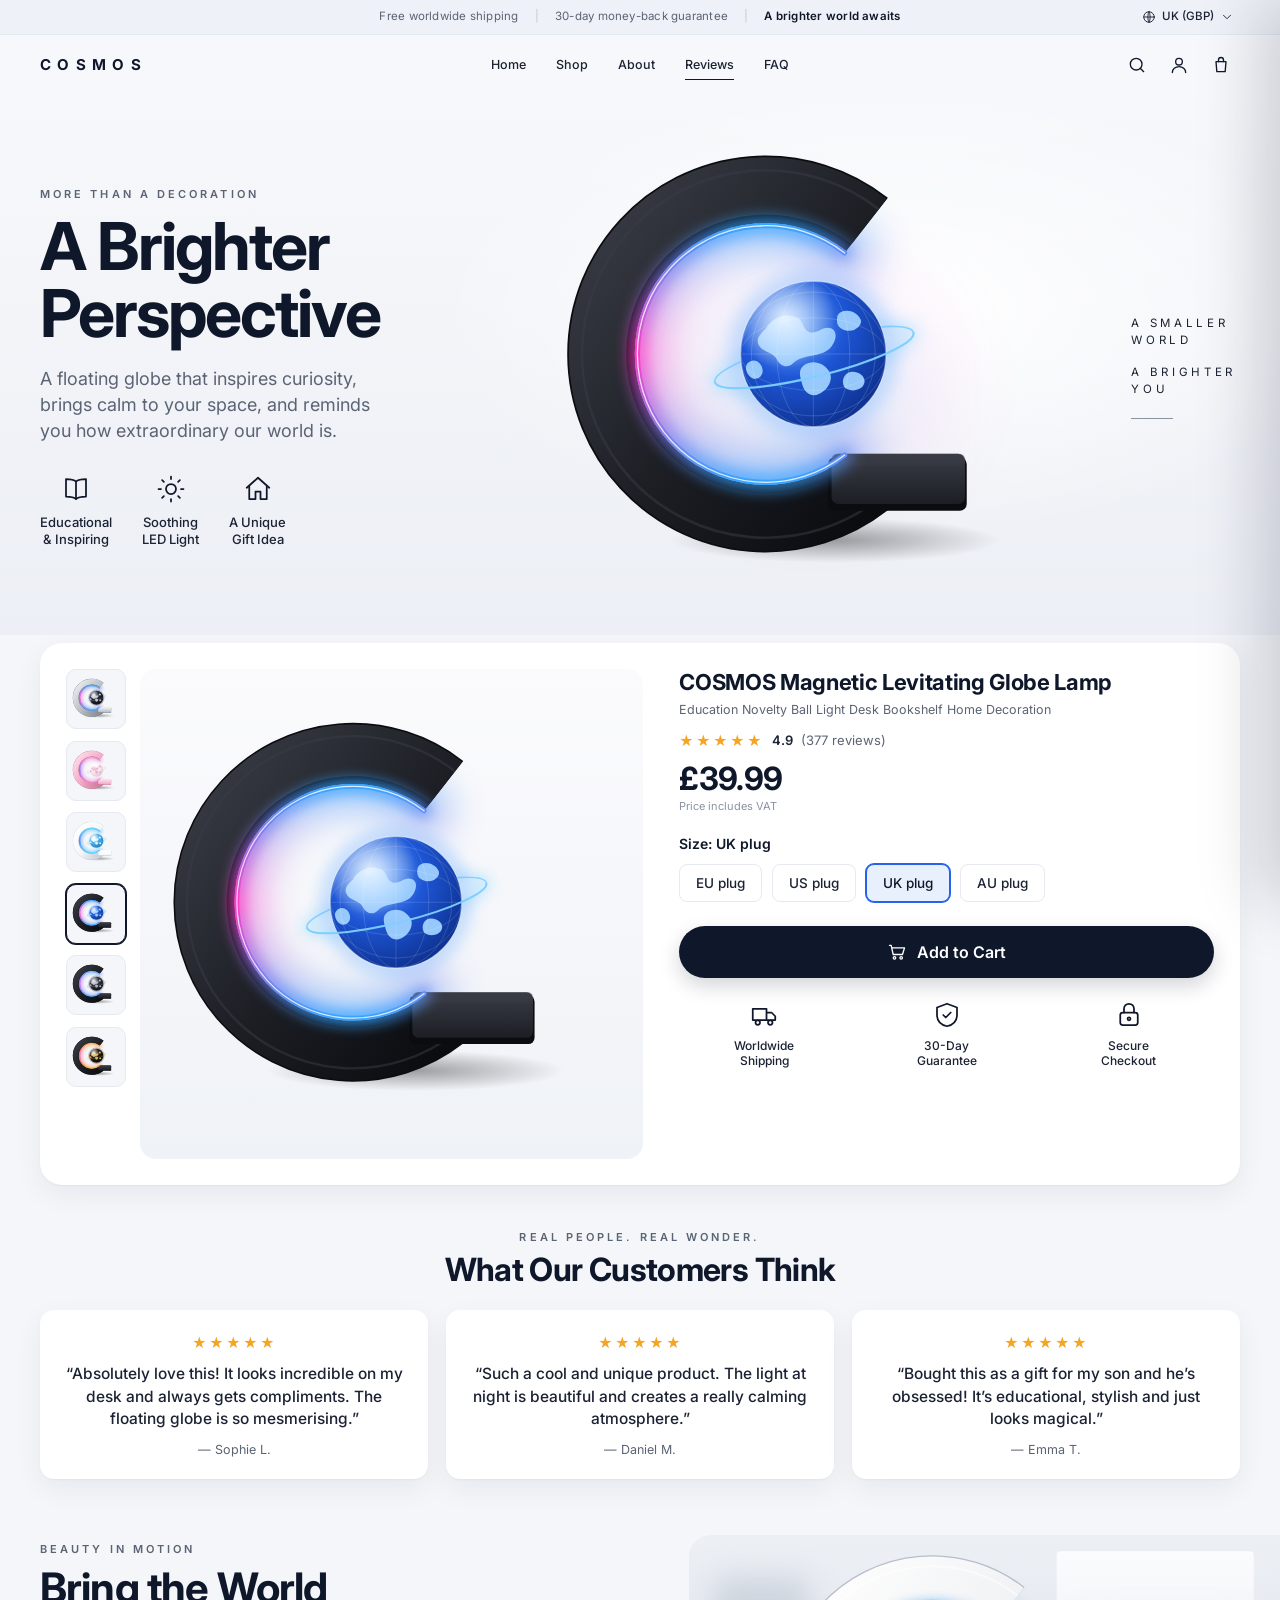
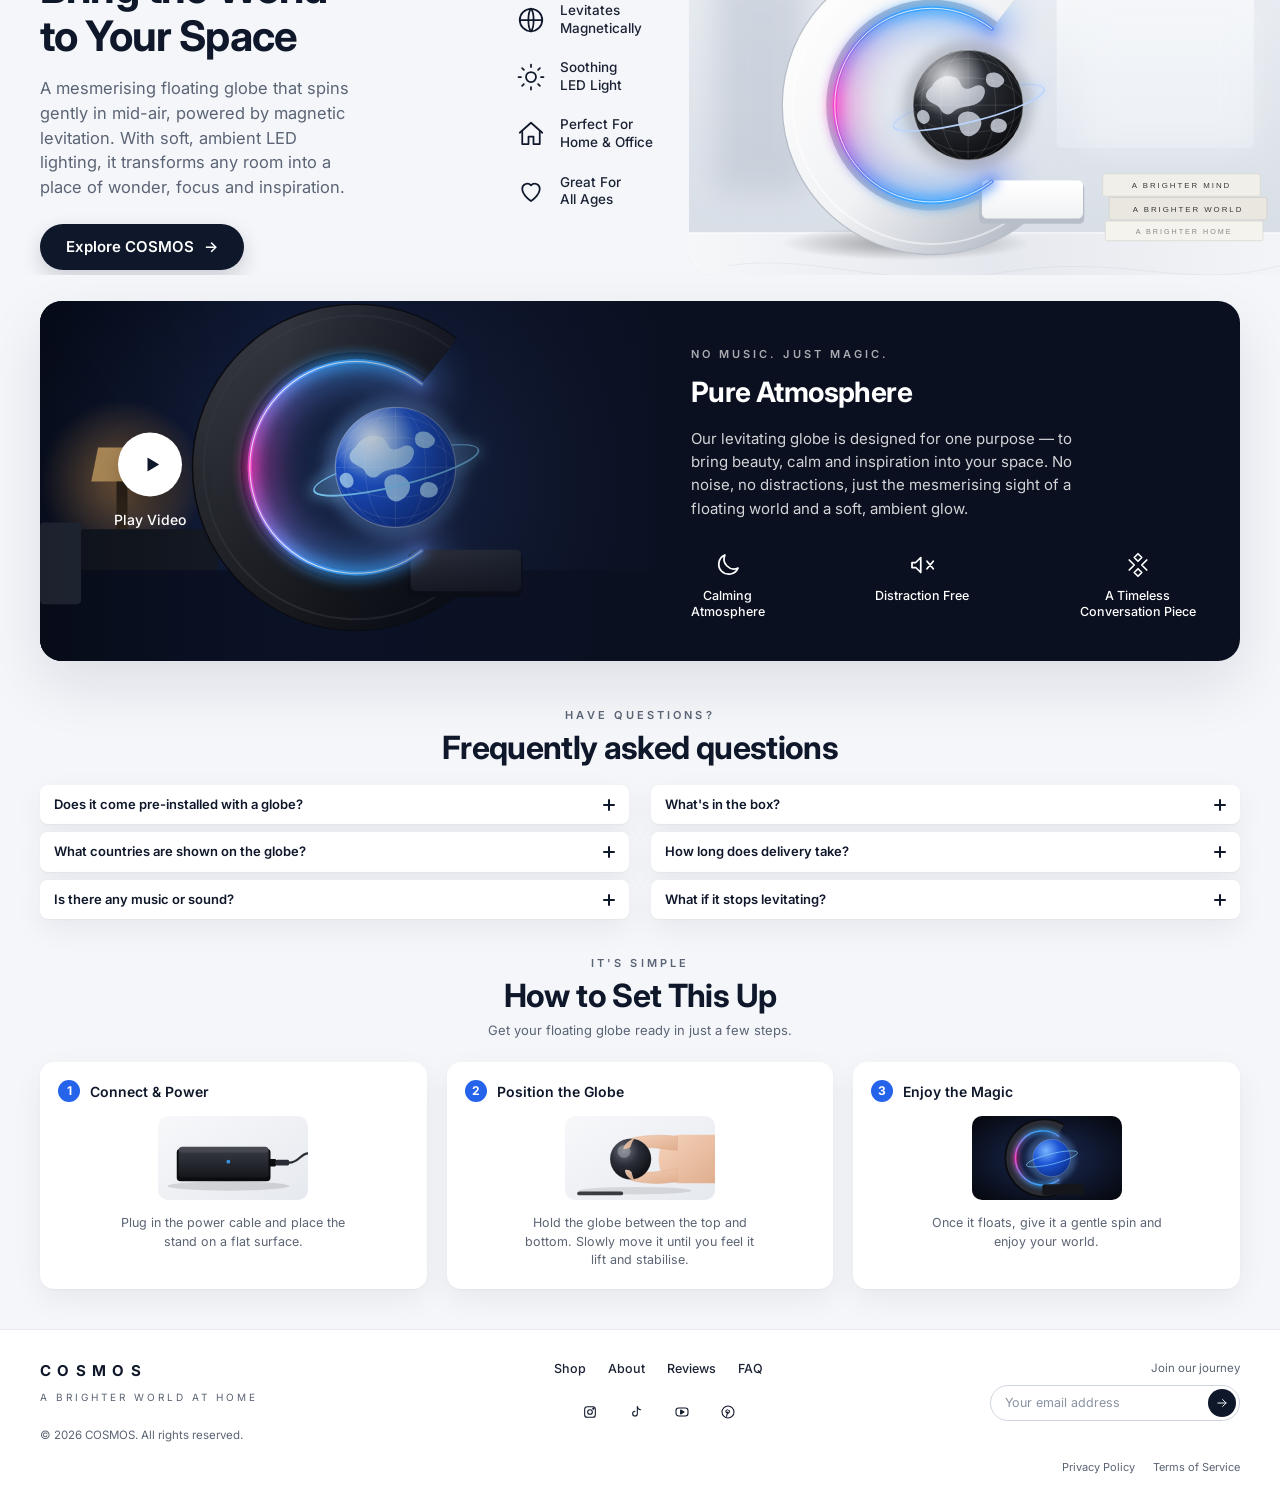
==== commit fbb5a92b: "Remove promo banner and colour option; price is £39.99 Co-Authored-By: Claude Fable 5.1 <noreply@ant" ====
--- a/static-preview/index.html
+++ b/static-preview/index.html
@@ -136,29 +136,9 @@
               <span class="rating__count">(377 reviews)</span>
             </a>
             <div class="price">
-              <span class="price__now" id="priceNow">£13.69</span>
+              <span class="price__now" id="priceNow">£39.99</span>
               <span class="price__vat">Price includes VAT</span>
             </div>
-            <div class="promo" role="status">
-              <span class="promo__badge" aria-hidden="true">
-                <svg class="ico" viewBox="0 0 24 24"><circle cx="7.5" cy="7.5" r="2.5"/><circle cx="16.5" cy="16.5" r="2.5"/><path d="M19 5 5 19"/></svg>
-              </span>
-              <span class="promo__text"><span id="promoOff">£6.00</span> off on <span id="promoWas">£49.00</span></span>
-              <svg class="ico ico--chev promo__chev" viewBox="0 0 24 24" aria-hidden="true"><path d="m9 6 6 6-6 6"/></svg>
-            </div>
-
-            <fieldset class="option">
-              <legend class="option__label">Color: <span id="colorName">Black</span></legend>
-              <div class="swatches" id="swatches">
-                <label class="swatch" title="Silver"><input type="radio" name="color" value="Silver" data-index="0"><img src="../assets/globe-silver.svg" alt="Silver"></label>
-                <label class="swatch" title="Pink"><input type="radio" name="color" value="Pink" data-index="1"><img src="../assets/globe-pink.svg" alt="Pink"></label>
-                <label class="swatch" title="Aqua"><input type="radio" name="color" value="Aqua" data-index="2"><img src="../assets/globe-aqua.svg" alt="Aqua"></label>
-                <label class="swatch" title="Black"><input type="radio" name="color" value="Black" data-index="3" checked><img src="../assets/globe-black.svg" alt="Black"></label>
-                <label class="swatch" title="Midnight"><input type="radio" name="color" value="Midnight" data-index="4"><img src="../assets/globe-midnight.svg" alt="Midnight"></label>
-                <label class="swatch" title="Gold"><input type="radio" name="color" value="Gold" data-index="5"><img src="../assets/globe-gold.svg" alt="Gold"></label>
-              </div>
-            </fieldset>
-
             <fieldset class="option">
               <legend class="option__label">Size: <span id="sizeName">UK plug</span></legend>
               <div class="pills" id="sizes">
